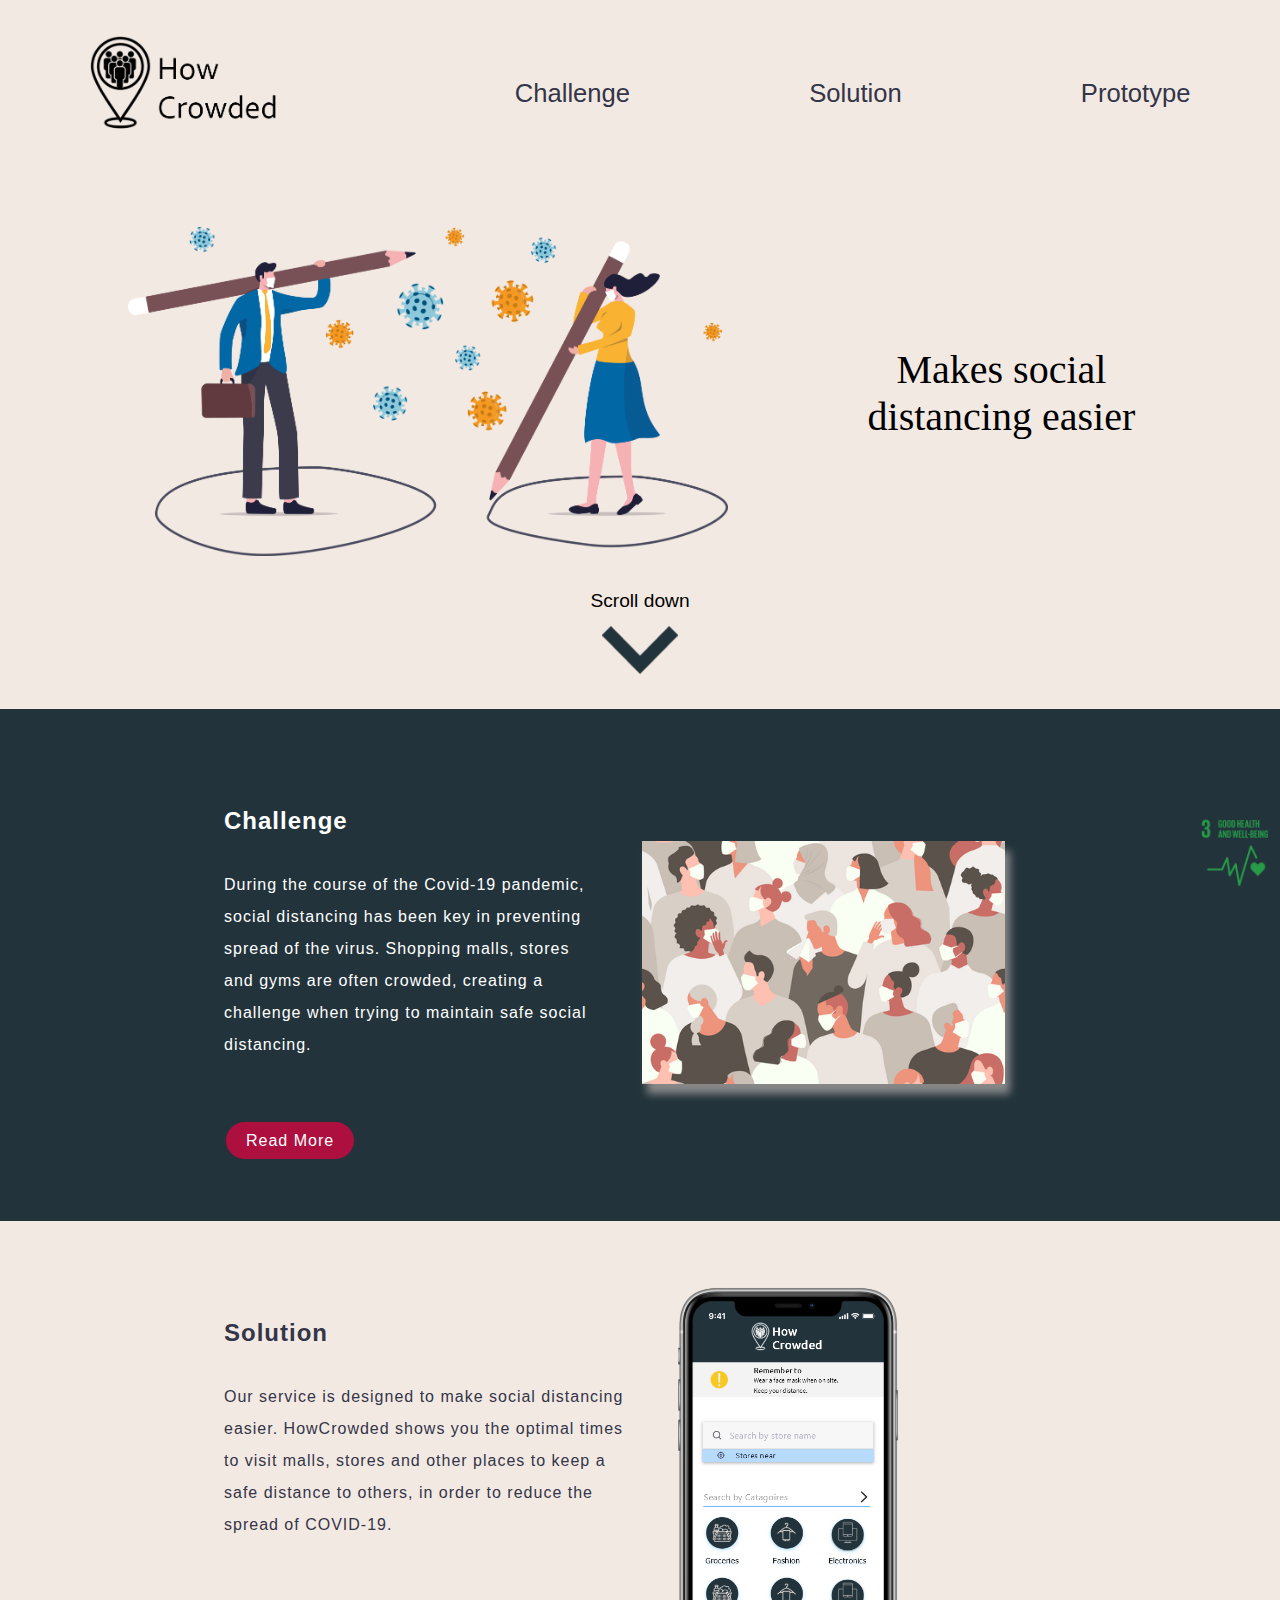
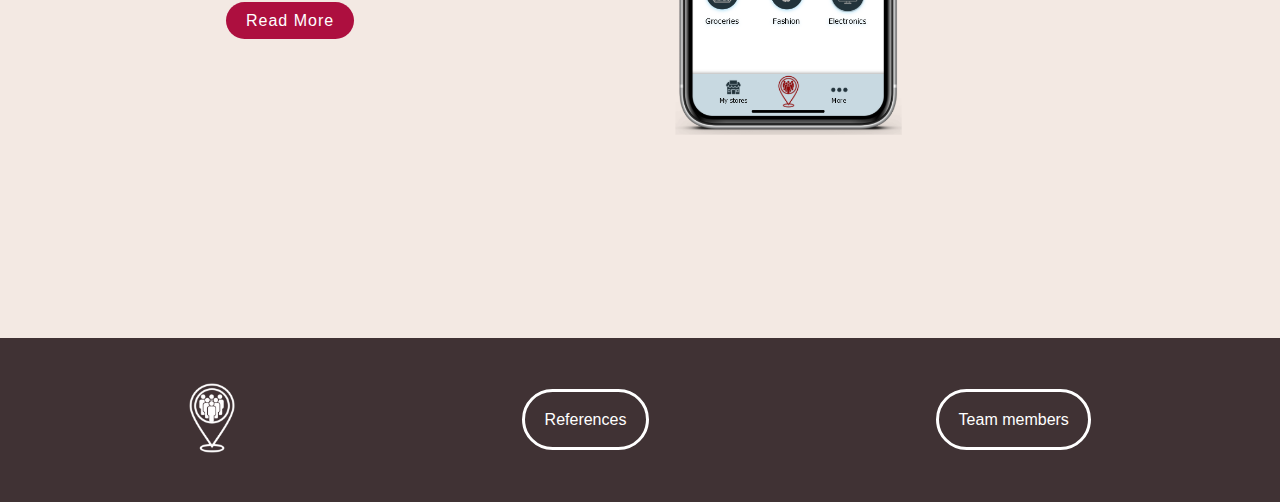
==== index.html @ e33059f4 "forslag til endring" ====
<!DOCTYPE html>
<html lang="en">
<head>
  <title>HowCrowded</title>
  <meta charset="UTF-8">
  <link rel="stylesheet" type="text/css" href="css/style.css">
  <script src="js/script.js" charset="utf-8"></script>
  <meta name="viewport" content="width=device-width, initial-scale=1.0">
</head>
<body>
  <div class="content">
    <nav id="navbar">
      <a href="index.html"><img src="images\logo.PNG" alt="Logo"></a>
      <a href="problem.html">Challenge</a>
      <a href="solution.html">Solution</a>
      <a href="prototype.html">Prototype</a>
    </nav>
    <nav id="mobile-nav">
      <a id="mob_logo" href="index.html">
        <img src="images\logo.PNG" alt="Logo">
      </a>
      <label>
      <div class="mobile-menu">
        <img src="images/menu.png" alt="show menu">
        <input id="menu_show" type="checkbox" name="" value="" hidden onchange="moveIntro()">
        <div class="mob-urls" hidden>
          <a href="problem.html">Challenge</a>
          <a href="solution.html">Solution</a>
          <a href="prototype.html">Prototype</a>
        </div>
      </div>
      </label>
    </nav>
    <div class="main">
      <a href="https://www.un.org/sustainabledevelopment/health/"><img id="sustainable-goal3" class="images" src="images/goal_3.png" alt="Sustainable Goal 3: Good health and well-being"></a>

      <div class="topflex-sol">
        <div class="topflex-solleft">
          <img src="images/forsidebilde.png" alt="Illustration of people keeping distance" width="600" heigth="auto">
        </div>
        <div class="topflex-solright">
          <p>Makes social distancing easier</p>
        </div>
      </div>

  <!--    <div class="intro">
        <img id="distancing" class="images" src="images/forsidebilde.png" alt="Illustration of social distancing">
       <div class="primary-heading">
          <h1>Makes social distancing easier</h1>
        </div>
      </div> !-->
      <div class="scroll-down"></img><a>Scroll down</a><a href="#section-challenge"><img id="arrow-down" src="images/arrow-down.png" alt="Scroll Down"></a>
      </div>

      <div id="section-challenge" class="section-challenge darkDiv">
        <div class="section-container">
          <div class="section-content"><br>
            <h2>Challenge</h2><br>
            <p>During the course of the Covid-19 pandemic, social distancing
              has been key in preventing spread of the virus.
              Shopping malls, stores and gyms are often crowded,
              creating a challenge when trying to maintain safe social distancing.</p>
              <br><br>
              <a href="problem.html" class="button">Read More</a>
            </div>
            <div class="section-image">
              <img id="crowd-image" src="images/crowd.png" alt="Crowd">
            </div>
          </div>
        </div>
        <div class="section-solution">
          <div class="section-container">
            <div class="section-content"><br>
              <h2>Solution</h2><br>
              <p>Our service is designed to make social distancing easier.
                HowCrowded shows you the optimal times to visit malls, stores
                and other places to keep a safe distance to others, in order to reduce the spread of COVID-19.</p>
                <br><br>
                <a href="solution.html" class="button">Read More</a>
              </div>
              <div class="section-image">
                <img id="app-image" src="images/prototype/Home_page.png" alt="The HowCrowded App">
              </div>
            </div>
          </div>
        </div>
      </div>
      <footer class="footer">
        <div class="logo">
          <a href="index.html"><img src="images/logowhite.png" alt="Logo" height="70" width="auto"></a>
        </div>
        <div class="footer-resources">
          <a href="resources.html">References</a>
        </div>
        <div class="footer-team">
          <a href="team.html">Team members</a>
        </div>
      </footer>
    </body>
    </html>
---- css/style.css ----
/*******Alle sider*********/
*{
  font-family: tahoma, sans-serif;
  margin: 0;
  padding: 0;
  box-sizing: border-box;
}

html, body{
  height: 100%;
}

body{
  background-color: #F3E9E3;
}

h1{
  text-align: center;
}

/*h2 {
  padding: 2vh 0;
}*/

.content{
  flex: 1 0 auto;
}

.darkDiv{
  background-color: #22333b;
    color: white
}

/*********Navbar menu ************/

#navbar a{
  color: #333548;
  text-decoration: none;
  font-size: 2vw;
  margin: 1vh 4vw;
  padding: 3vh 3vw;
  height: fit-content;
}

#navbar a:hover{
  text-decoration: underline;
}

#sources h1{
  font-size: 6vw;
  height: fit-content;
  margin: 2vw auto;
  text-align: center;
}

#navbar img{
  max-width: 100%;
}

#navbar{
  display: flex;
  flex-direction: row;
  color: #403234;
  /*background-image: linear-gradient( #F3E9E3 75%, #07beb840);*/
  align-items: center;
  margin-bottom: 1vh;
}

#mobile-nav{
  display: none;
}

/********Footer*******/

.footer {
  background-color: #403234;
  padding: 5vh;
  display: flex;
  flex-direction: row;
  align-items: center;
  margin-top: 15vh;
}

.footer div{
  margin: auto;
}
.footer-resources {
  text-align: center;
}
.footer-resources a{
  background-color: #403234;
  color: white;
  padding: 1.5vw;
  border: 3px solid white;
  border-radius: 2em;
  text-decoration: none;
}
.footer-team {
  text-align: center;
}
.footer-team a{
  background-color: #403234;
  color: white;
  padding: 1.5vw;
  border: 3px solid white;
  border-radius: 2em;
  text-decoration: none;
}
.logo {
  margin-left: 1em;
  align-items: center;
}
.footer a:hover {
  text-decoration: underline;
}
@media screen and (max-width: 340px){
  .footer{
    flex-direction: column;
  }
  .footer div{
    margin-bottom: 20px;
  }

}


/********Hoved div**********/

.images{
  max-width: 30vw;
  margin: 9vw;
}
/**********Hjem side********/

.section-solution {
  width: 100%;
  background-color: #F3E9E3;
}

.section-challenge {
  width: 100%;
}

.section-container {
  width: 75%;
  margin: auto;
  padding: 5vw;
  display: flex;
  flex-direction: row;
}

.button {
  background-color: #AD0F3F;
  border: none;
  color: white;
  padding: 10px 20px;
  text-align: center;
  text-decoration: none;
  font-size: 16px;
  margin: 4px 2px;
  cursor: pointer;
  border-radius: 50px;
}
.section-container a:hover{
  text-decoration: underline;
}

.section-content {
  flex: 60%;
  line-height: 2em;
  letter-spacing: 1px;
}

.section-image {
  margin: auto 4vw;
}

.section-challenge .section-content {
  color: white;
}

.section-solution .section-content {
  color: #333548;
}

.primary-heading {
  width: 35vw;
  margin: auto;
  margin-top: -2vw;
  margin-right: 3vw;
  padding: 7vw;
  border-radius: 2em;
  font-size: 4vh;
  font-size:calc(12px + 1.3vw);
  color: #333548;
}

.intro{
  display: flex;
  flex-direction: row;
  margin-bottom: -6vw;
}

.scroll-down {
  text-align: center;
  font-size: 1.2em;
  margin-bottom: 1.6vw;
}

#arrow-down {
  display: flex;
  margin: auto;
  height: 4em;
}

#arrow-down:hover {
  opacity: 80%;
}

#crowd-image {
  height: 19vw;
  box-shadow: 5px 10px 8px #888888;
}

#app-image {
  max-height: 50vh;
  margin-right: 8vw;
  /*box-shadow: 5px 10px 8px #888888;*/
}

#distancing{
  height: 30vw;
  max-width: 50vw;
  width: 900px;
  margin-top: 2vw;
}

#sustainable-goal3{
  position: fixed;
  width: 5.5em;
  margin: 0;
  bottom: 0;
  right: 0;
}
/**********Resources side********/

#resource{
  color: white;
}

#resources{
  margin: 1vh auto;
}

#sources{
  background-color: #22333b;
  border-radius: 2em;
  text-align: left;
  width: 70%;
  margin: auto;
  padding: 4vw;
}

#sources a:hover {
  font-weight: bold;
}
#sources *{
  margin: 1vh;
  color: inherit;
}

#cssChange{
  width: 5vw;
  height: 6vh;
}

/********** team side *********/

ul firkant{
  display: block;
  list-style-type: square;
}

/*Problem and solution*/
.problem-text, .solution-text {
  margin-left: 10%;
  margin-right: 10%;
  line-height: 2em;
  letter-spacing: 1px;
}

.twoColumns{
  display: flex;
  flex-direction: row;
}

/*PROBLEM-PAGE*/
.problem-text h2{
  margin-top: 40px;
  margin-bottom: 20px;
}
.flex-challenge {
  display: flex;
  flex-direction: row;
  align-items: center;
}
.flex-challenge-left{
  flex: 60%;
  margin-left: 5%;
}
.flex-challenge-right{
  flex: 40%;
  margin-right: 10%;
}
.flex-challenge-right img{
  max-width: 100%;
}
.flex-leftpro img{
  max-width: 100%;
}

.twoColumns {
  display: flex;
  flex-direction: row;
  align-items: center;
}
.twoColumns-left{
  flex: 70%;
  margin-right: 20px;
}
.twoColumns-right{
  flex: 30%;
}
.twoColumns-left img{
  max-width: 100%;
}

.center {
  display: block;
  width: 80%;
  margin-left: auto;
  margin-right: auto;
  padding: 20px 0px 20px 0px;
}
.flex-pro {
  display: flex;
  flex-direction: row;
  align-items: center;
}
.flex-leftpro {
  flex: 40%;
  padding: 30px 0px 30px 0px;
  margin-top: 20px;
  margin-left: 10%;

}
.flex-rightpro {
  flex: 60%;
  margin-bottom: 30px;
  margin-top: 30px;
}
.flex-rightpro p {
  color: white;
}
.flex-rightpro h2 {
  color: white;
}
.problem-text a:link {
  color: #22333b;
  text-decoration: none;
}
.problem-text a:visited {
  color: #22333b;
  text-decoration: none;
}
.problem-text a:hover{
  text-decoration: underline;
}
/*SOLUTION-PAGE*/
.solution-text-white{
  color: white;
  font-family: tahoma, sans-serif;
  line-height: 2em;
  letter-spacing: 1px;
}
.solution-heading{
  color: white;
  font-family: tahoma, sans-serif;
  font-size: 20px;
  line-height: 2em;
  letter-spacing: 1px;
}
.solution-text h2{
  margin-bottom: 20px;
}

.flex-so {
  display: flex;
  flex-direction: row;
  margin-left: 10%;
  margin-right: 10%;
  margin-bottom: 20px;
}
.flex-leftso {
  margin-right: 10px;
  flex: 50%;
  padding: 20px;
  text-align: center;
  border-radius: 2em;
}

.flex-rightso {
  margin-left: 10px;
  flex: 50%;
  padding: 20px;
  text-align: center;
  border-radius: 2em;
}

ul {
  list-style-type: square;
  padding-left: 40px;
}

.topflex-sol{
  display: flex;
  flex-direction: row;
  align-items: center;
}
.topflex-solleft{
  flex: 70%;
  margin-left: 10%;
  margin-top: 30px;
  margin-bottom: 30px;
  margin-right: 20px;
}
.topflex-solright p{
  font-family: georgia, serif;
  font-size: 40px;
  text-align: center;
}
.topflex-solright{
  flex: 30%;
  margin-right: 10%;
  margin-top: 30px;
  margin-bottom: 30px;
}
.topflex-solleft img {
  max-width: 100%;
}


@media screen and (max-width: 800px){
  #sustainable-goal3{
    display: none;
  }
  /***Footer***/
  .footer{
    padding: 3vh 0.5vh;
  }
  /*Hjemside*/
  .section-container {
    flex-direction: column;
  }
  .intro {
    flex-direction: column;
    margin-bottom: 0.5vw;
  }
  .primary-heading {
    margin: auto;
  }
  #distancing {
    margin: auto;
  }
  #crowd-image {
    margin-bottom: 10px;
  }
  #app-image {
    width: 20vw;
    margin-top: 50px;
    margin-bottom: 10px;
  }
  .section-image {
    margin: 0;
  }
  /*PROBLEM-PAGE*/

  .twoColumns {
    flex-direction: column;
  }
  .twoColumns-left img {
    margin-top: 40px;
  }

  .flex-pro {
    flex-direction: column;
  }
  .flex-leftpro {
    display: block;
    margin-left: 10%;
    margin-right: 10%;
    margin-top: 30px;
  }
  .flex-rightpro {

    margin-left: 0;
    margin-bottom: 30px;
  }
/*Solution-page*/
  .flex-so {
    flex-direction: column;
    margin: 0;
  }
  .flex-leftso {
    margin-left: 10%;
    margin-right: 10%;
    margin-bottom: 10px;
  }
  .flex-rightso {
    margin-left: 10%;
    margin-right: 10%;
    margin-top: 10px;
    margin-bottom: 10px;
  }
  .topflex-sol{
    flex-direction: column;
  }
  .topflex-solleft img{
    max-width: 100%;
  }

  /****Hoved****/

}

@media screen and (max-width: 760px){ /**Alt under iPad****/
  /***Navbar***/
  #navbar{
    display: none;
  }

  #mobile-nav{
    display: flex;
    flex-direction: row;
  }

  #mob_logo{
    border: none !important;
    width: 100% !important;
    font-size: 2em;
    margin: 1vh 1em;
  }

  #mobile-nav a{
    border: solid 1px gainsboro;
    width: 100vw;
    font-size: 2em;
    text-align: center;
  }

  #mobile-nav img{
    width: inherit;
  }

  .mobile-menu{
    width: 15vw;
    margin: 4vh 3.5vw;
    display: flex;
    flex-direction: column;
  }

  #menu_show:checked ~ .mob-urls{
    display: flex;
    flex-direction: column;
    position: absolute;
    left: 0;
    top: 16vh;
    background-color: #22333b;
  }

  #menu_show:checked ~ .mobile-menu{
    background-color: white;
  }

  .mob-urls a{
    text-decoration: none;
    color: white;
  }
}

@media screen and (max-width: 1024px){
  .flex-challenge{
    flex-direction: column;
  }
  .flex-challenge-right{
    margin-left: 10%;
    margin-right: 10%;
    margin-bottom: 30px;
  }
}

@media screen and (max-width: 800px){
/**Navbar***/
  #navbar a{
    padding: 0;
    font-size: 1.5em;
  }

  /*Hjemside*/
  .section-container {
    flex-direction: column;
  }
  .intro {
    flex-direction: column;
    margin-bottom: 0.5vw;
  }
  .primary-heading {
    width: auto;
  }
  #distancing {
    margin: auto;
    min-width: 70vw;
    height: auto;
  }
  #crowd-image {
    height: 20vh;
    margin-top: 6vh;
  }
  #app-image {
    width: 60%;
    margin: 5vh auto;
    max-height: none;
  }
  .section-image {
    text-align: center;
    margin: 0;
  }
  /*PROBLEM-PAGE*/

  .flex-challenge{
    flex-direction: column;
  }
  .flex-challenge-right{
    margin-left: 10%;
    margin-right: 10%;
    margin-bottom: 30px;
  }
  .flex-challenge-right img{
    max-width: 100%;
  }
  .flex-leftpro img{
    max-width: 100%;
  }
  .center img{
    max-width: 100%;
  }
  /*.text-wrap-left, .text-wrap-right{
    float: none;
    display: block;
    margin-left: auto;
    margin-right: auto;
    margin-top: 30px;
    margin-bottom: 30px;
    margin: 10 0 10 0;
  }*/
  .flex-pro {
    flex-direction: column;
  }
  .flex-leftpro {
    display: block;
    margin-left: 10%;
    margin-right: 10%;
    margin-top: 30px;
  }
  .flex-rightpro {

    margin-left: 0;
    margin-bottom: 30px;
  }
  /*Solution-page*/
  .flex-so {
    flex-direction: column;
    margin: 0;
  }
  .flex-leftso {
    margin-left: 10%;
    margin-right: 10%;
    margin-bottom: 10px;
  }
  .flex-rightso {
    margin-left: 10%;
    margin-right: 10%;
    margin-top: 10px;
    margin-bottom: 10px;
  }
  .topflex-sol{
    flex-direction: column;
  }
  .topflex-solleft img{
    max-width: 100%;
  }
}

/*****PROTYPE-PAGE*******/

main{
  align-items: center;
  text-align: center;
  width: 100%;
  height: auto;
  background: #f3e9e3;
}
.divices{
  width: 100%;
  max-height: auto;
}
.divices_img{
  height: auto;
  width: 100%;
  padding-top: 2em;
  padding-bottom: 1em;
}
.divices_img img{
  height: auto;
  max-width: 50vw;
}
.divices_txt{
  padding: 0em 6em;
  font-weight: 200;
  font-size: 28px;
  line-height: 1.5em;
}
.prototype{
  height: 32em;
  width: 100%;
  padding: 0.5em;
}
.app_txt h1{
  font-size: 30px;
  margin-top: 15%;
}
.app_txt p{
  text-align: left;
  margin: 4% 10% 0% 10%;
  line-height: 2em;
  letter-spacing: 1px;
}
.wrapper_left{
  float: left;
  width: 50%;
  height: 100%;
}
.wrapper_right{
  float: right;
  width: 50%;
  height: 100%;
}
.app_img{
  height: 100%;
}
.app_img img{
  height: 28em;
  width: auto;
}
.app_img .tablet_img{
  margin-top: 3em;
  height: 20em;
  width: auto;
}


/*******Resoinsive-Prototype-Page**********/
@media screen and (max-width: 800px){
  .divices_img img{
    height: auto;
    max-width: 100%;
  }
  .divices_txt{
    padding: 0em 2em;
    font-weight: 100;
    font-size: 20px;
    line-height: 1.2em;
  }
  .prototype{
    height: auto;
  }
  .app_txt{
    width: 100%;
    height: 100%;
  }
  .app_txt h1{
    font-size: 25px;
    margin-top: 5%;
  }
  .app_txt p{
    text-align: left;
    margin-top: 1%;
    margin-left:  1%;
    margin-right: 1%;
  }
  .wrapper_left{
    float: none;
    height: 50%;
    padding: 1em;
  }
  .wrapper_right{
    float: none;
    height: 50%;
    padding: 1em;
  }
  .app_img{
    height: 100%;
    width: 100%;
  }
  .app_img img{
    height: 22em;
    width: auto;
  }
  .app_img .tablet_img{
    margin-top: 1em;
    height: 100%;
    width: 100%;
  }
}
@media screen and (min-width: 425px)and (max-width: 800px){
    .app_img .tablet_img{
        margin-top: 0.1em;
        height: 20em;
        width: auto;
    }
}
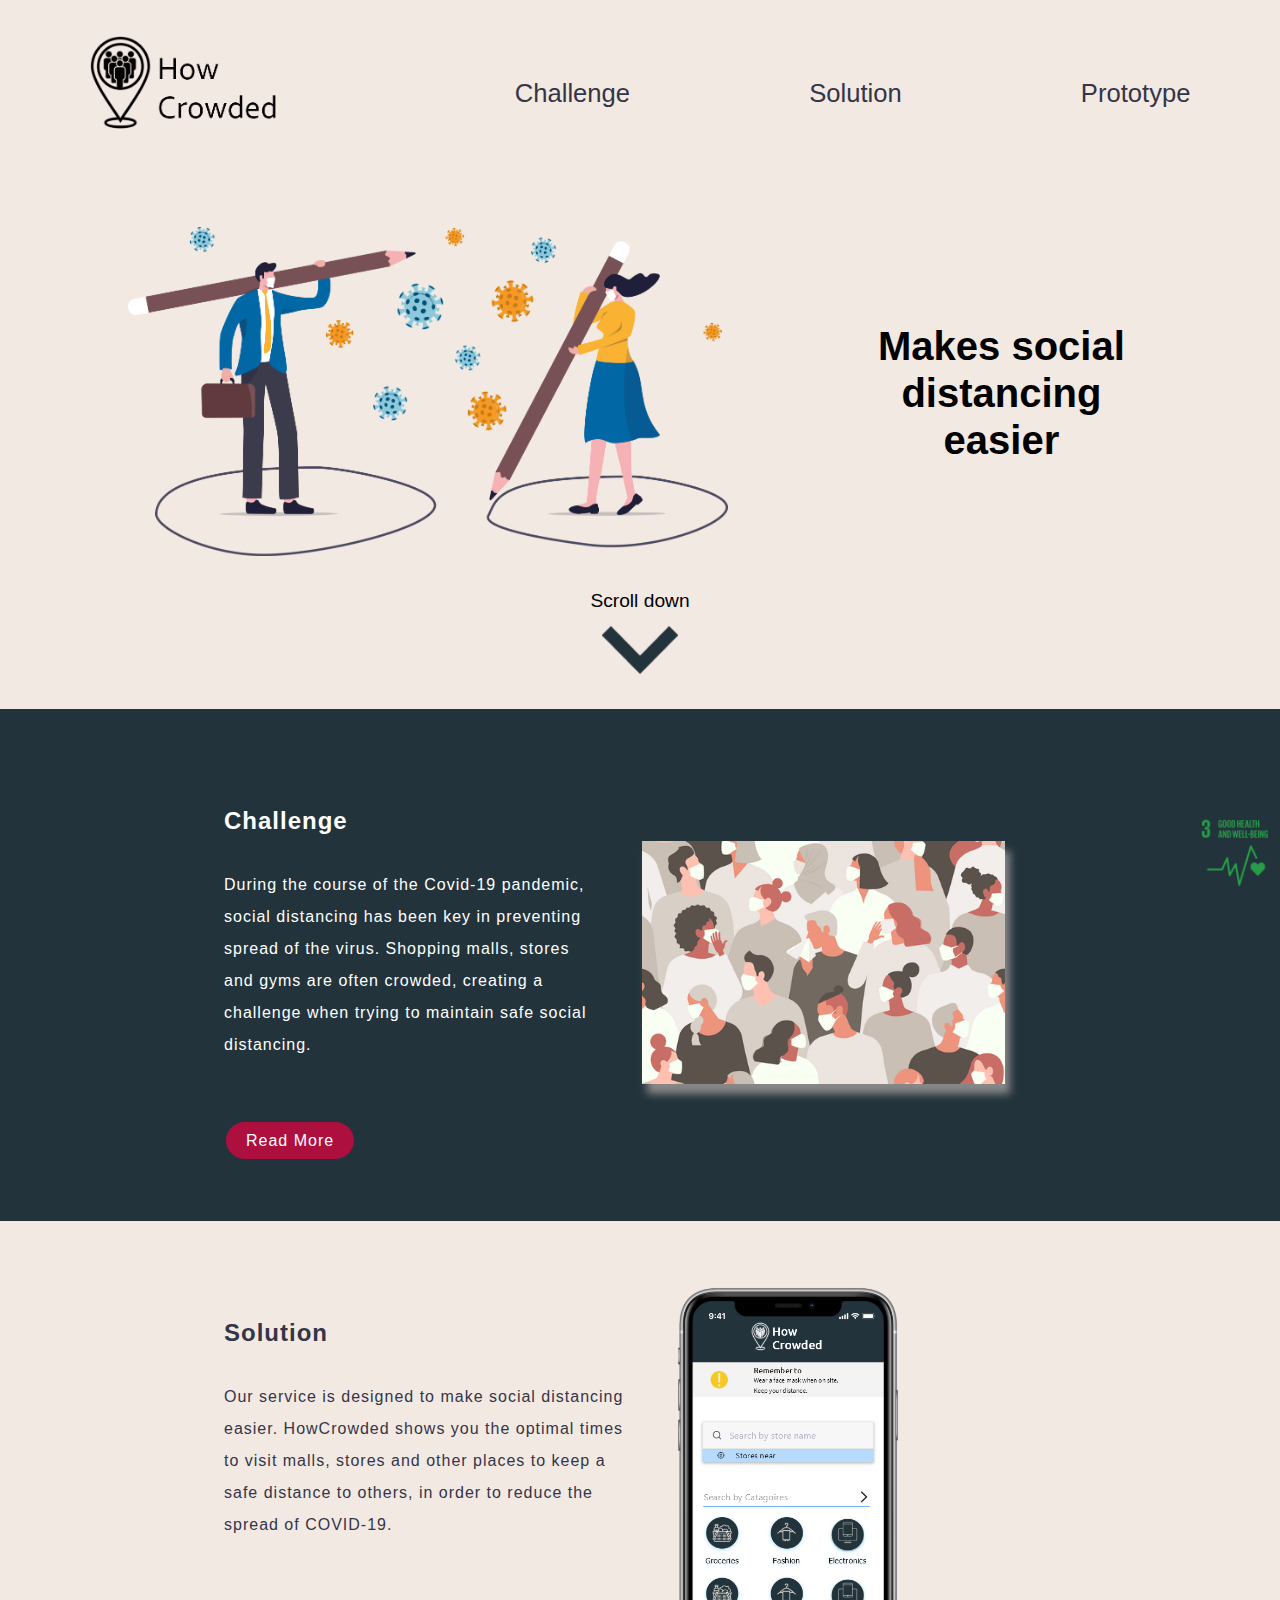
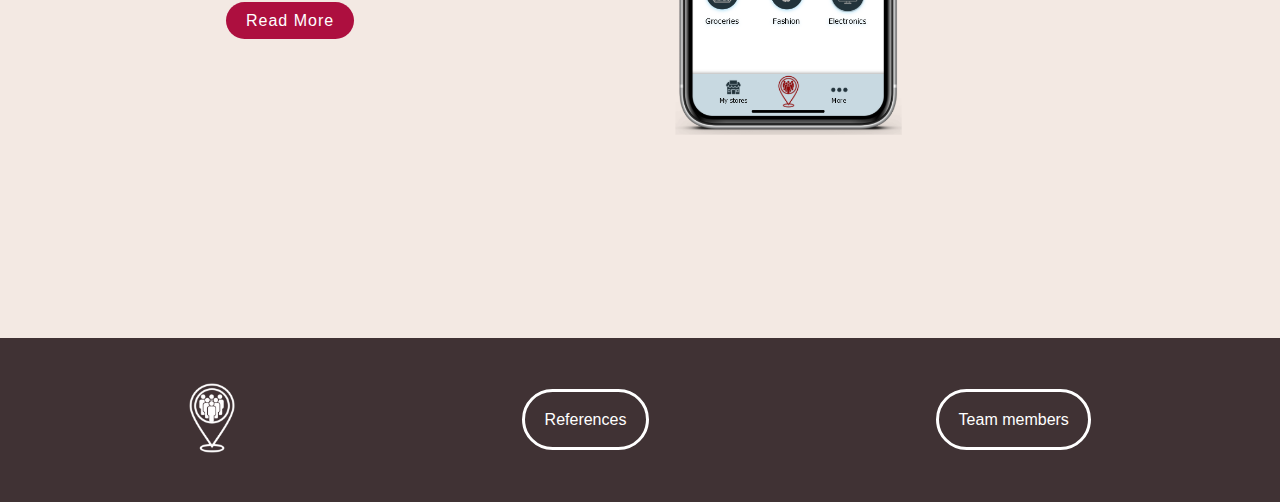
==== commit af21e568: "endring" ====
--- a/index.html
+++ b/index.html
@@ -36,10 +36,10 @@
 
       <div class="topflex-sol">
         <div class="topflex-solleft">
-          <img src="images/forsidebilde.png" alt="Illustration of people keeping distance" width="600" heigth="auto">
+          <img src="images/forsidebilde.png" alt="Illustration of social distancing" width="600" heigth="auto">
         </div>
         <div class="topflex-solright">
-          <p>Makes social distancing easier</p>
+          <p><b>Makes social <br> distancing easier</b></p>
         </div>
       </div>
 
--- a/css/style.css
+++ b/css/style.css
@@ -770,7 +770,7 @@
 
 
 /*******Resoinsive-Prototype-Page**********/
-@media screen and (max-width: 800px){
+@media screen and (max-width: 1000px){
   .divices_img img{
     height: auto;
     max-width: 100%;
@@ -822,7 +822,7 @@
     width: 100%;
   }
 }
-@media screen and (min-width: 425px)and (max-width: 800px){
+@media screen and (min-width: 425px)and (max-width: 1000px){
     .app_img .tablet_img{
         margin-top: 0.1em;
         height: 20em;
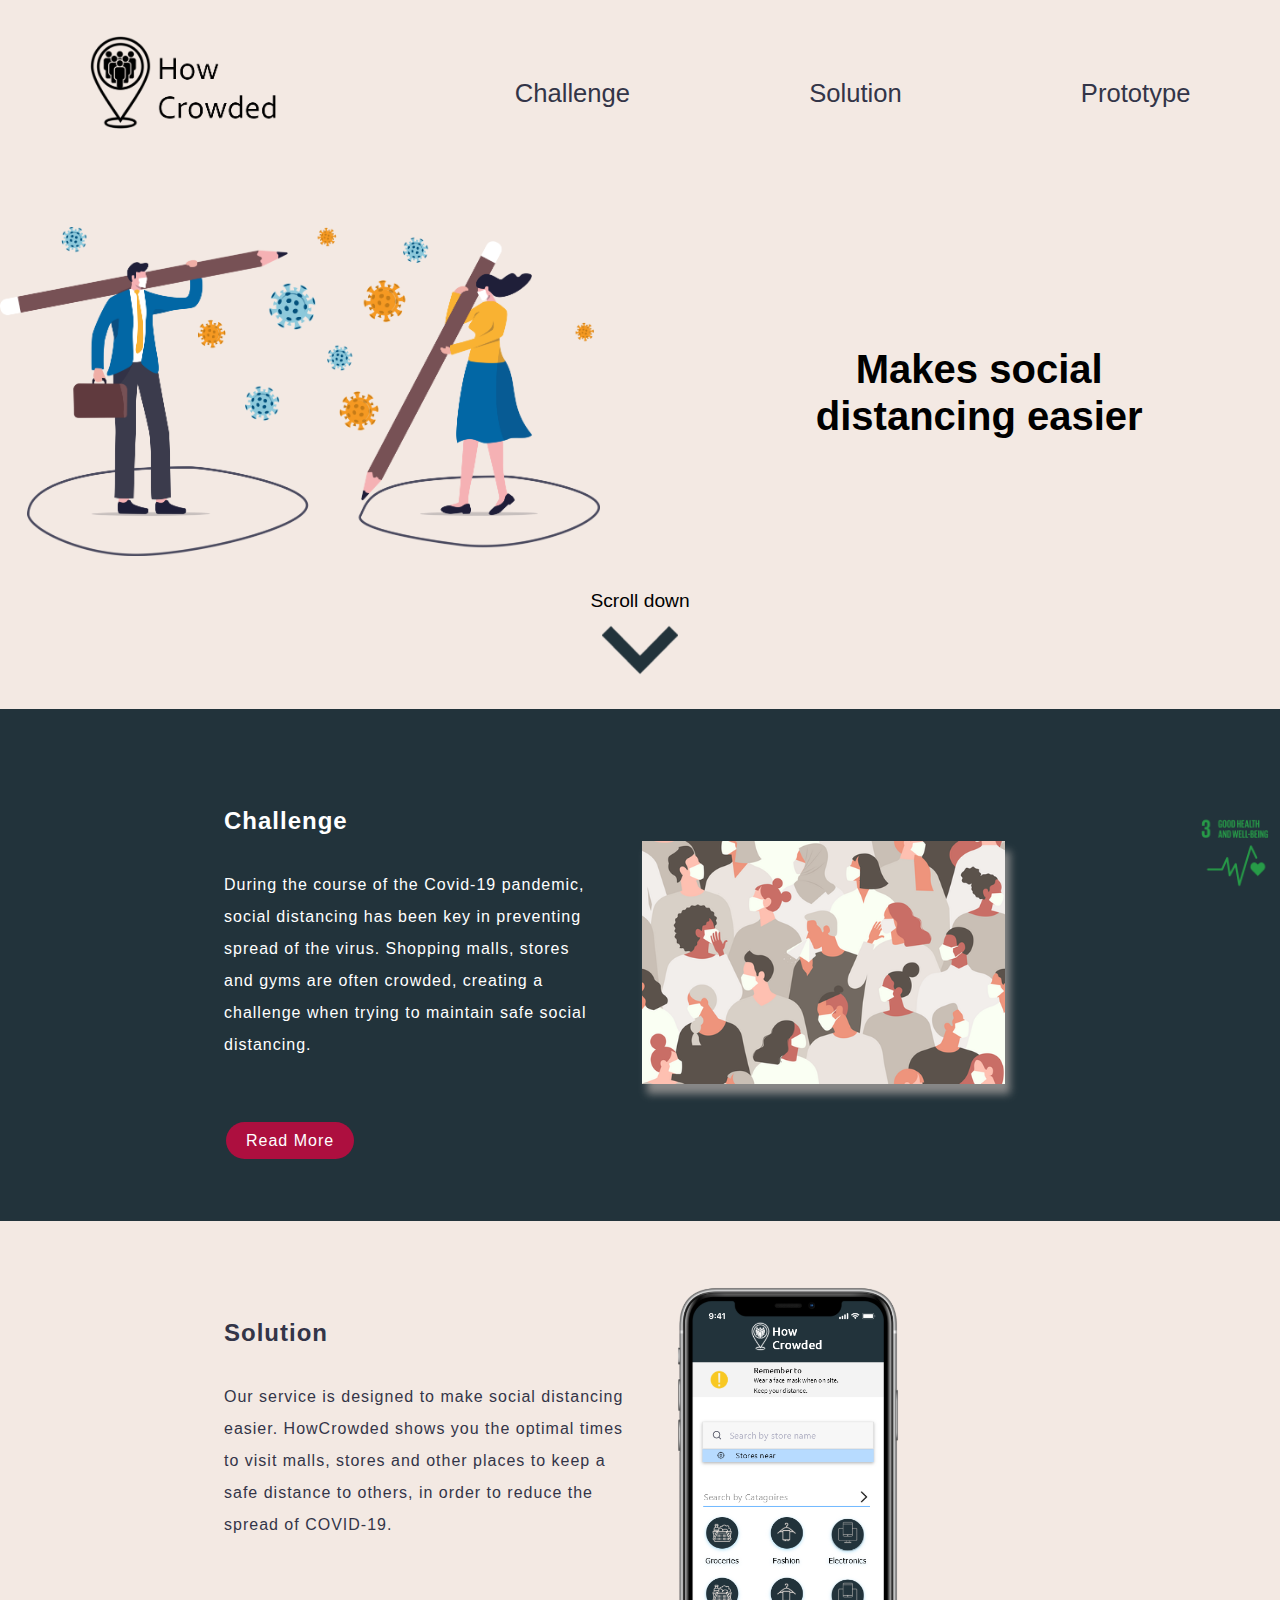
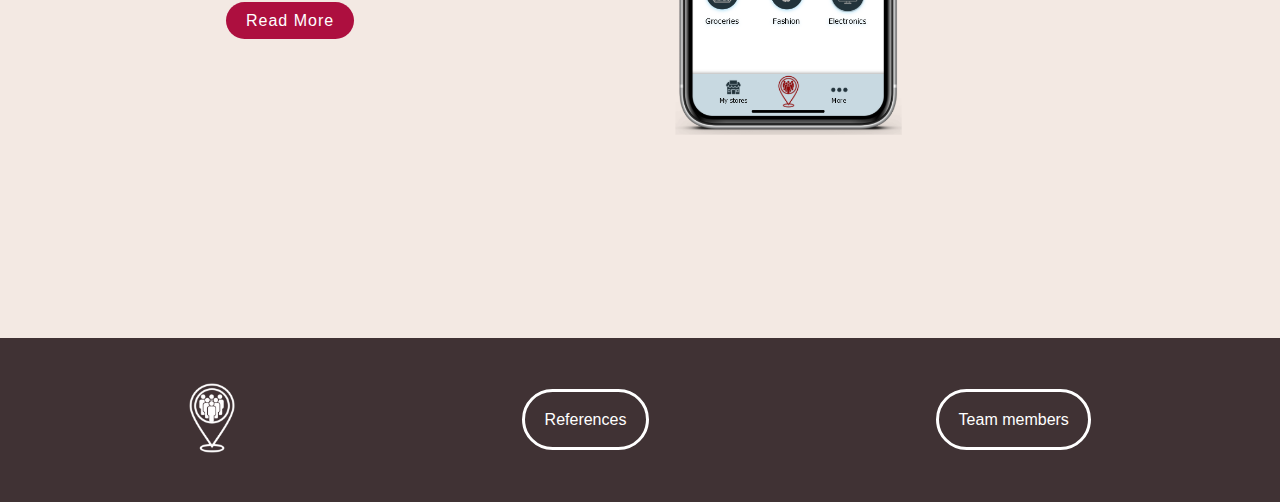
==== commit 072479be: "endring" ====
--- a/index.html
+++ b/index.html
@@ -35,7 +35,7 @@
       <a href="https://www.un.org/sustainabledevelopment/health/"><img id="sustainable-goal3" class="images" src="images/goal_3.png" alt="Sustainable Goal 3: Good health and well-being"></a>
 
       <div class="topflex-sol">
-        <div class="topflex-solleft">
+        <div class="topflex-solleft2">
           <img src="images/forsidebilde.png" alt="Illustration of social distancing" width="600" heigth="auto">
         </div>
         <div class="topflex-solright">
--- a/css/style.css
+++ b/css/style.css
@@ -434,6 +434,13 @@
   margin-bottom: 30px;
   margin-right: 20px;
 }
+.topflex-solleft2{
+  flex: 70%;
+  margin-top: 30px;
+  margin-bottom: 30px;
+  margin-right: auto;
+  margin-left: auto;
+}
 .topflex-solright p{
   font-family: georgia, serif;
   font-size: 40px;
@@ -528,7 +535,10 @@
   .topflex-solleft img{
     max-width: 100%;
   }
-
+  .topflex-solleft2 img{
+    max-width: 100%;
+    margin-left: auto;
+    margin-right: auto;
   /****Hoved****/
 
 }
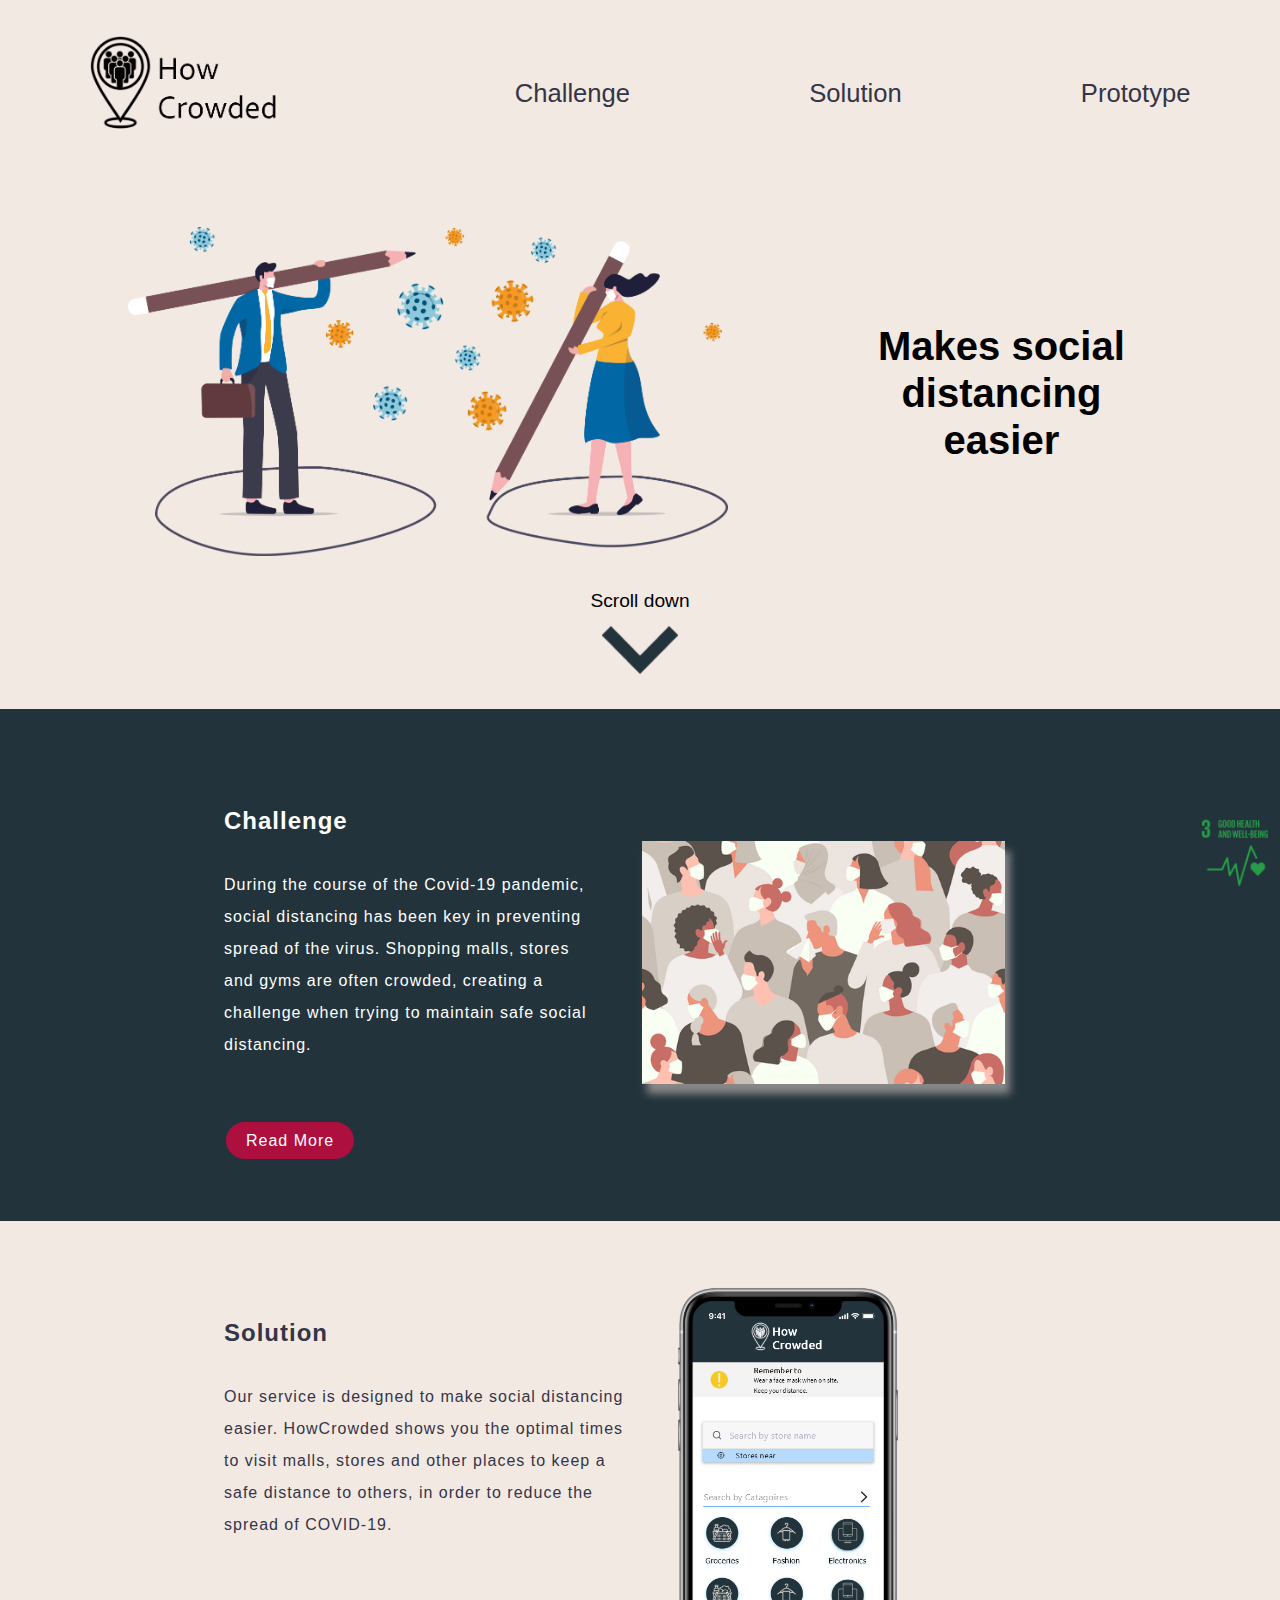
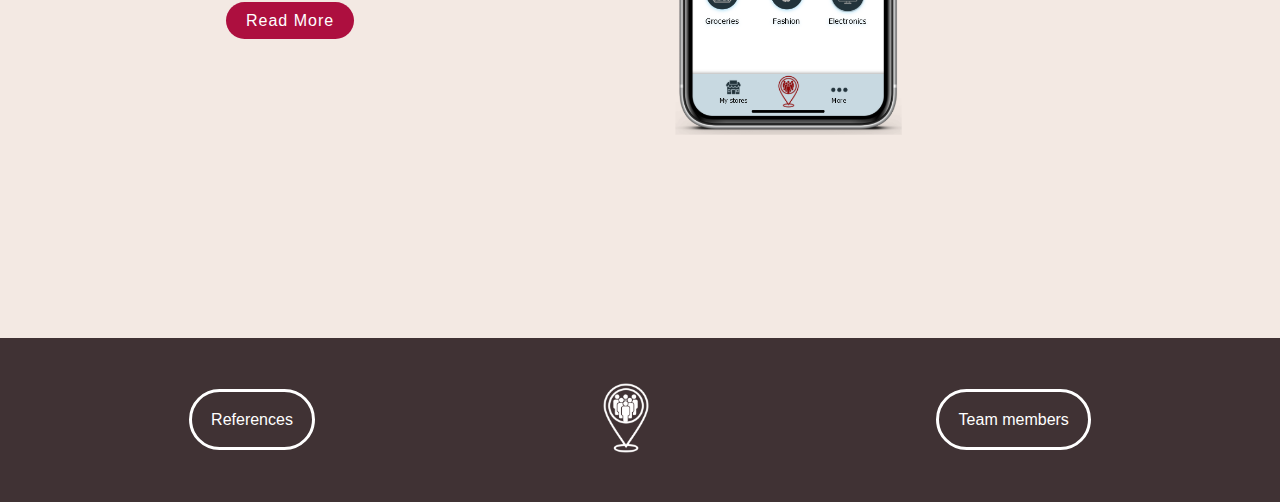
==== commit a4c4d869: "." ====
--- a/index.html
+++ b/index.html
@@ -35,7 +35,7 @@
       <a href="https://www.un.org/sustainabledevelopment/health/"><img id="sustainable-goal3" class="images" src="images/goal_3.png" alt="Sustainable Goal 3: Good health and well-being"></a>
 
       <div class="topflex-sol">
-        <div class="topflex-solleft2">
+        <div class="topflex-solleft">
           <img src="images/forsidebilde.png" alt="Illustration of social distancing" width="600" heigth="auto">
         </div>
         <div class="topflex-solright">
@@ -86,11 +86,11 @@
         </div>
       </div>
       <footer class="footer">
+        <div class="footer-resources">
+          <a href="resources.html">References</a>
+        </div>
         <div class="logo">
           <a href="index.html"><img src="images/logowhite.png" alt="Logo" height="70" width="auto"></a>
-        </div>
-        <div class="footer-resources">
-          <a href="resources.html">References</a>
         </div>
         <div class="footer-team">
           <a href="team.html">Team members</a>
--- a/css/style.css
+++ b/css/style.css
@@ -8,6 +8,7 @@
 
 html, body{
   height: 100%;
+  scroll-behavior: smooth;
 }
 
 body{
@@ -434,13 +435,6 @@
   margin-bottom: 30px;
   margin-right: 20px;
 }
-.topflex-solleft2{
-  flex: 70%;
-  margin-top: 30px;
-  margin-bottom: 30px;
-  margin-right: auto;
-  margin-left: auto;
-}
 .topflex-solright p{
   font-family: georgia, serif;
   font-size: 40px;
@@ -535,10 +529,7 @@
   .topflex-solleft img{
     max-width: 100%;
   }
-  .topflex-solleft2 img{
-    max-width: 100%;
-    margin-left: auto;
-    margin-right: auto;
+
   /****Hoved****/
 
 }
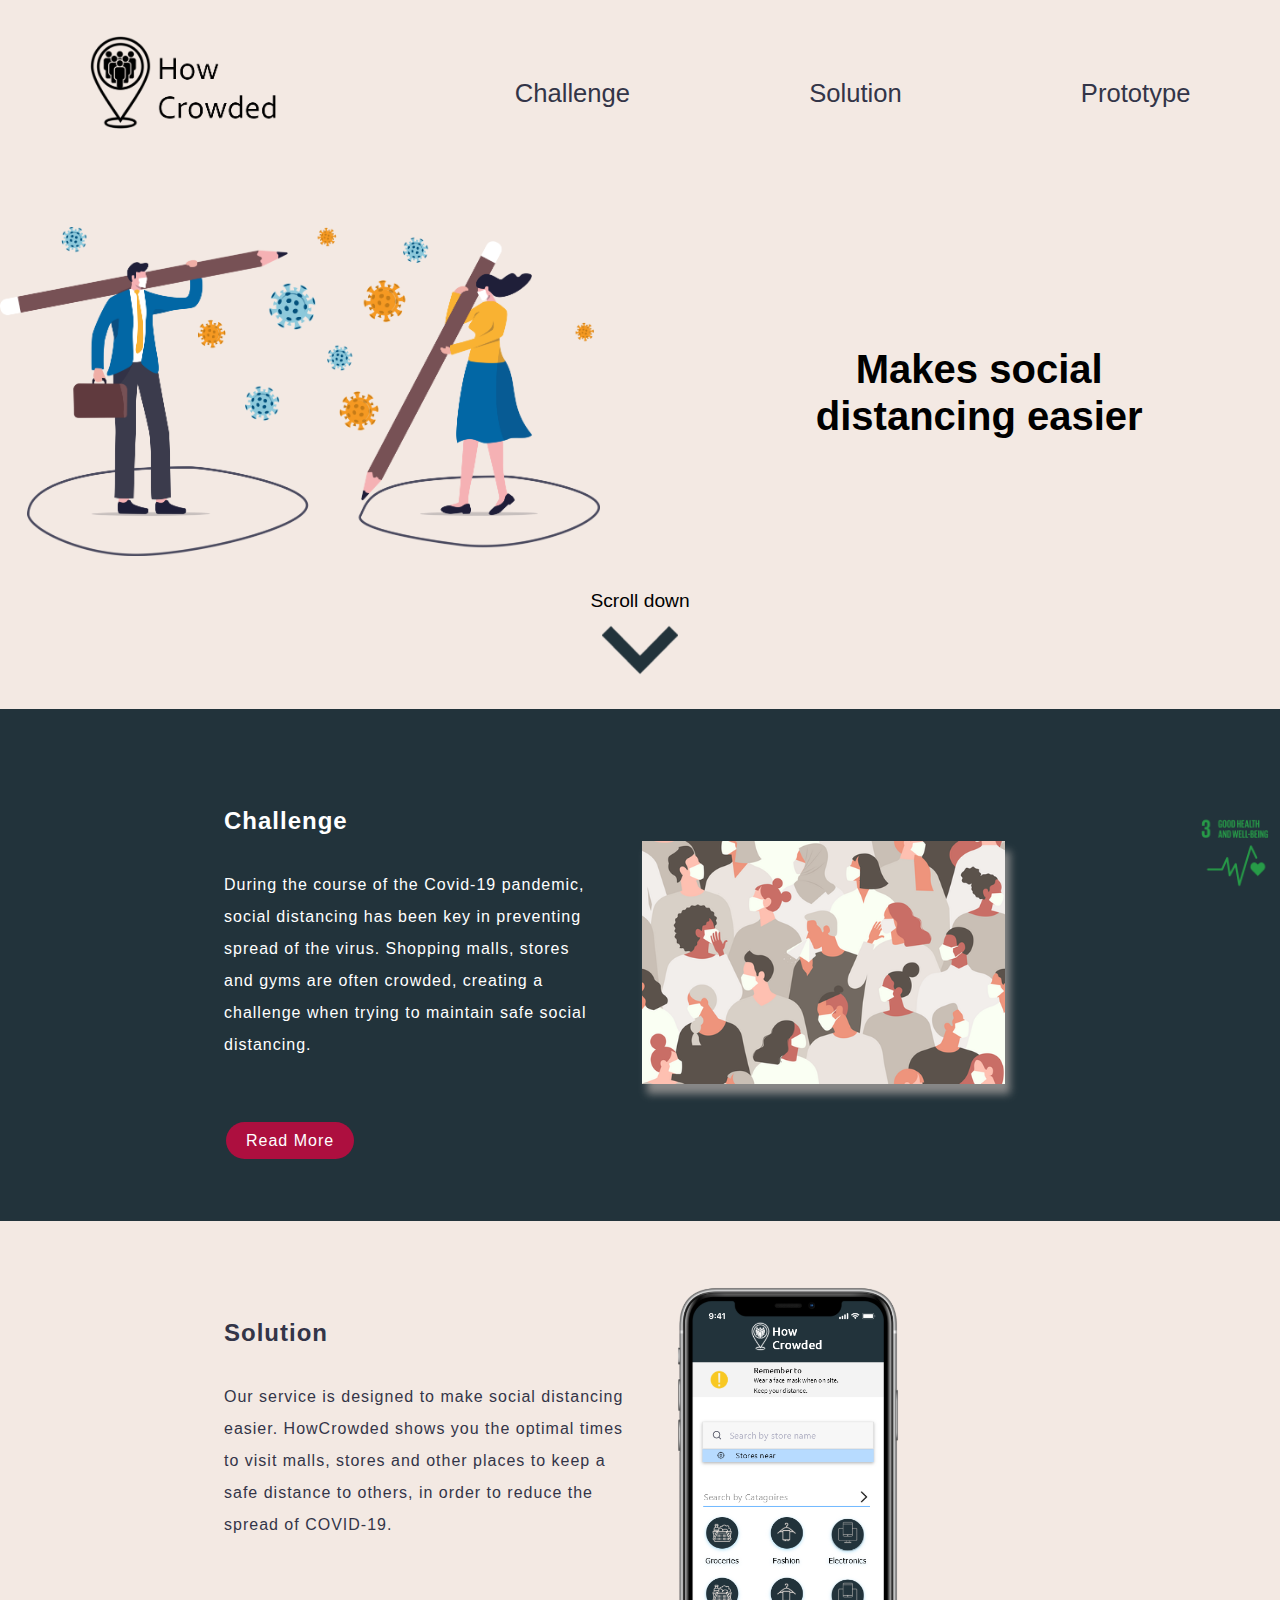
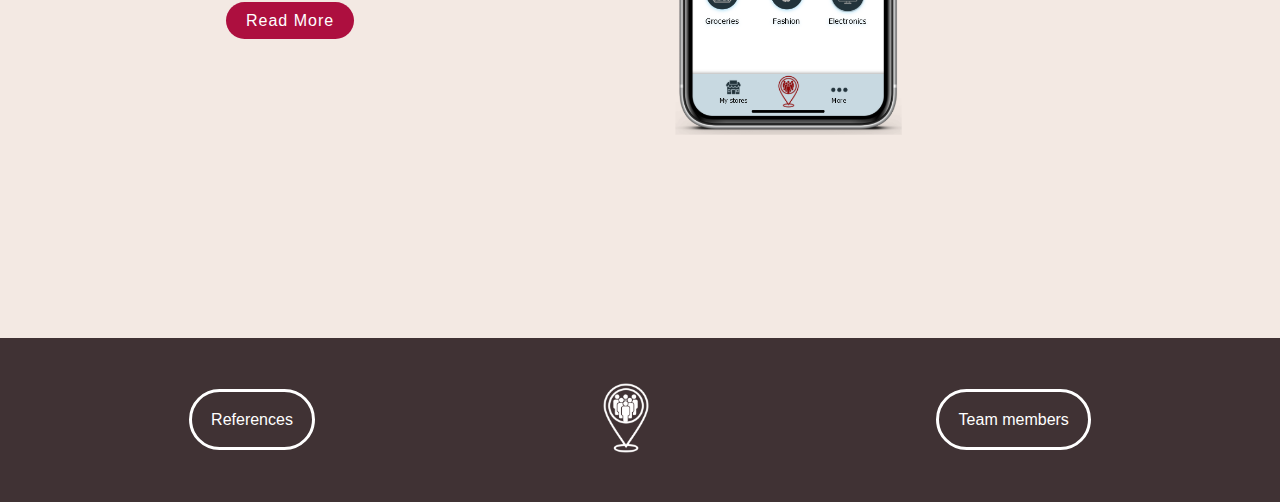
==== commit 541df5e7: "Merge branch 'main' of https://github.com/olebaba/final_project_h20 into main" ====
--- a/index.html
+++ b/index.html
@@ -35,7 +35,7 @@
       <a href="https://www.un.org/sustainabledevelopment/health/"><img id="sustainable-goal3" class="images" src="images/goal_3.png" alt="Sustainable Goal 3: Good health and well-being"></a>
 
       <div class="topflex-sol">
-        <div class="topflex-solleft">
+        <div class="topflex-solleft2">
           <img src="images/forsidebilde.png" alt="Illustration of social distancing" width="600" heigth="auto">
         </div>
         <div class="topflex-solright">
--- a/css/style.css
+++ b/css/style.css
@@ -435,6 +435,13 @@
   margin-bottom: 30px;
   margin-right: 20px;
 }
+.topflex-solleft2{
+  flex: 70%;
+  margin-top: 30px;
+  margin-bottom: 30px;
+  margin-right: auto;
+  margin-left: auto;
+}
 .topflex-solright p{
   font-family: georgia, serif;
   font-size: 40px;
@@ -529,7 +536,10 @@
   .topflex-solleft img{
     max-width: 100%;
   }
-
+  .topflex-solleft2 img{
+    max-width: 100%;
+    margin-left: auto;
+    margin-right: auto;
   /****Hoved****/
 
 }
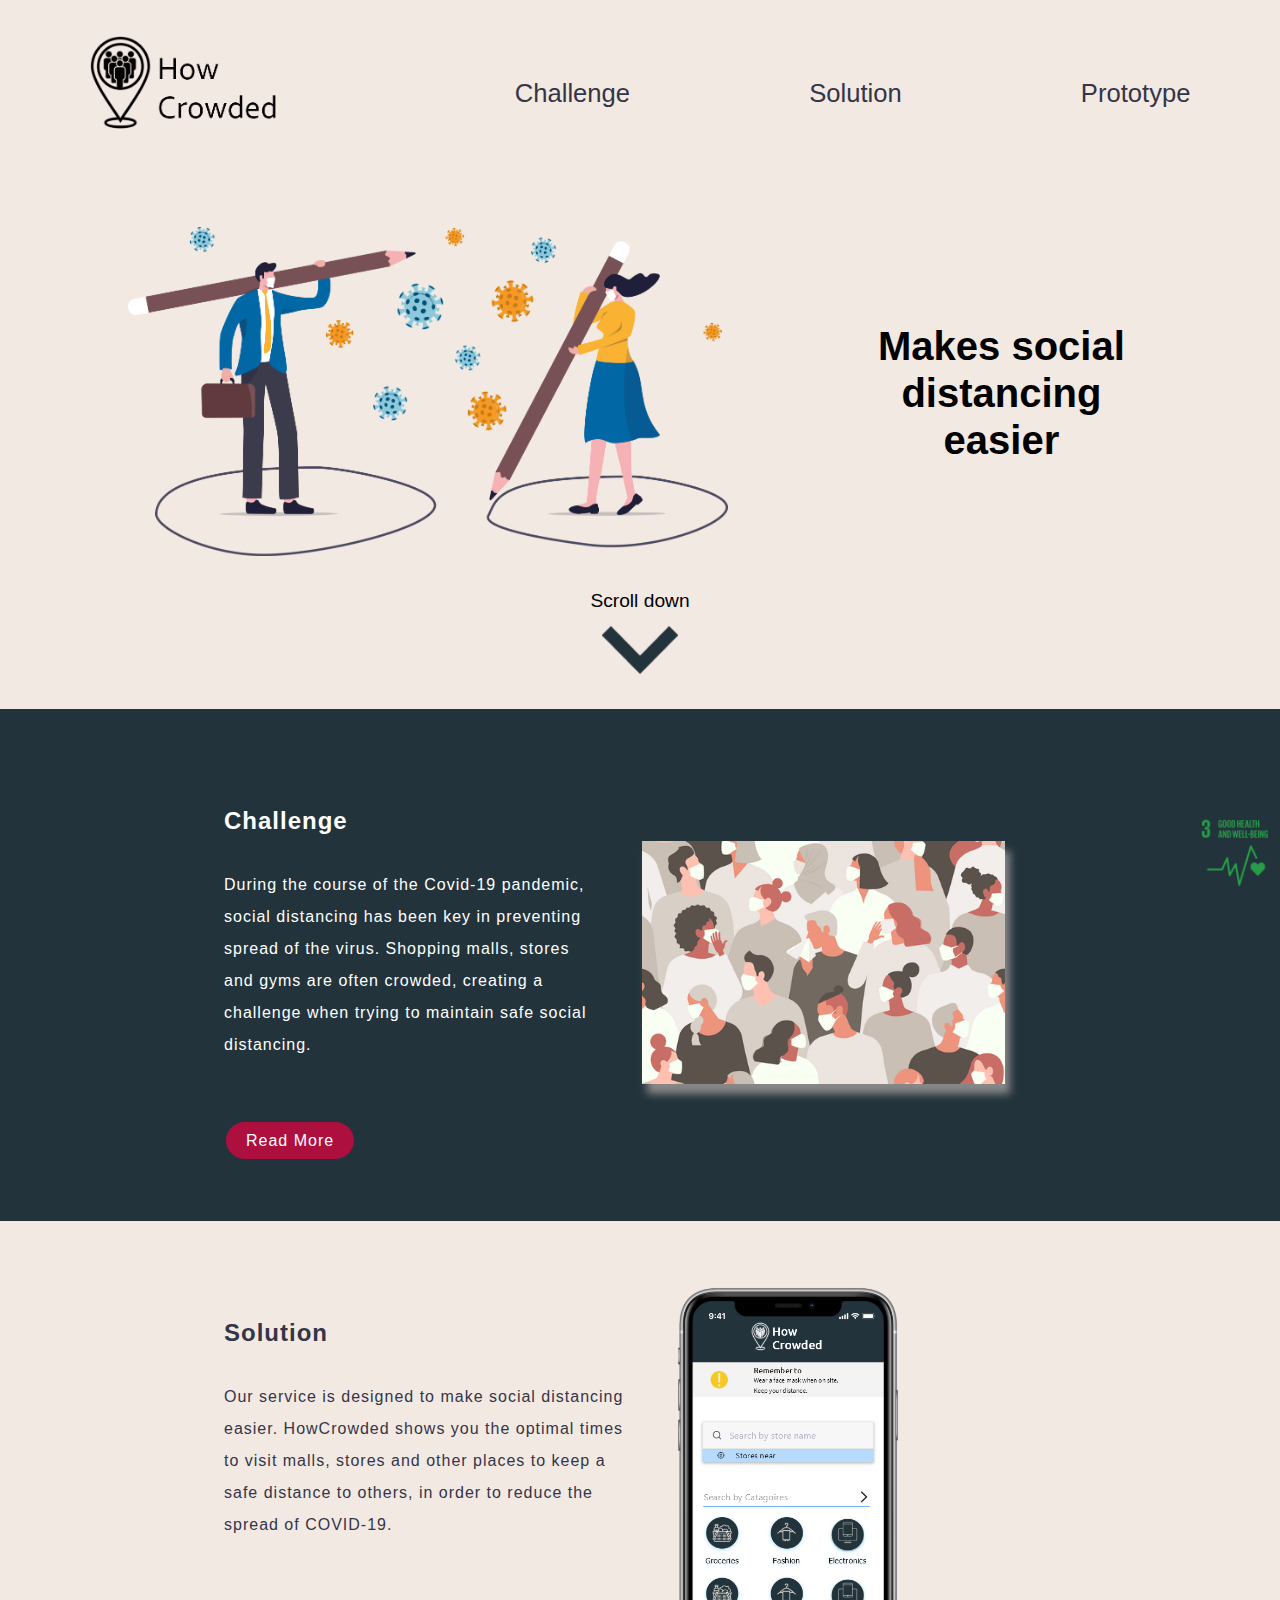
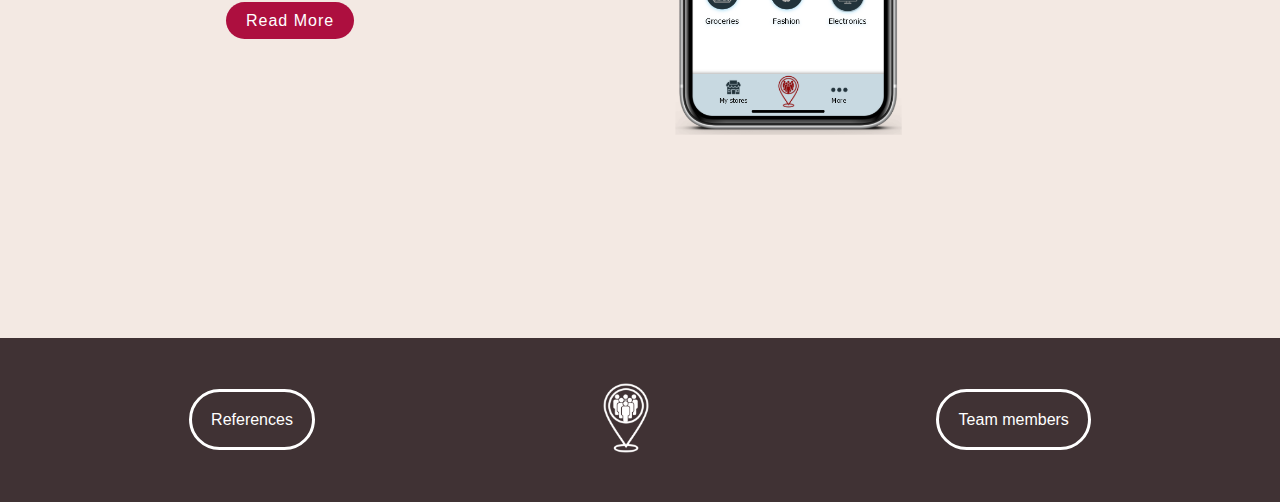
==== commit 1cbe0b9a: "endring" ====
--- a/index.html
+++ b/index.html
@@ -35,7 +35,7 @@
       <a href="https://www.un.org/sustainabledevelopment/health/"><img id="sustainable-goal3" class="images" src="images/goal_3.png" alt="Sustainable Goal 3: Good health and well-being"></a>
 
       <div class="topflex-sol">
-        <div class="topflex-solleft2">
+        <div class="topflex-solleft">
           <img src="images/forsidebilde.png" alt="Illustration of social distancing" width="600" heigth="auto">
         </div>
         <div class="topflex-solright">
--- a/css/style.css
+++ b/css/style.css
@@ -435,13 +435,7 @@
   margin-bottom: 30px;
   margin-right: 20px;
 }
-.topflex-solleft2{
-  flex: 70%;
-  margin-top: 30px;
-  margin-bottom: 30px;
-  margin-right: auto;
-  margin-left: auto;
-}
+
 .topflex-solright p{
   font-family: georgia, serif;
   font-size: 40px;
@@ -536,10 +530,6 @@
   .topflex-solleft img{
     max-width: 100%;
   }
-  .topflex-solleft2 img{
-    max-width: 100%;
-    margin-left: auto;
-    margin-right: auto;
   /****Hoved****/
 
 }
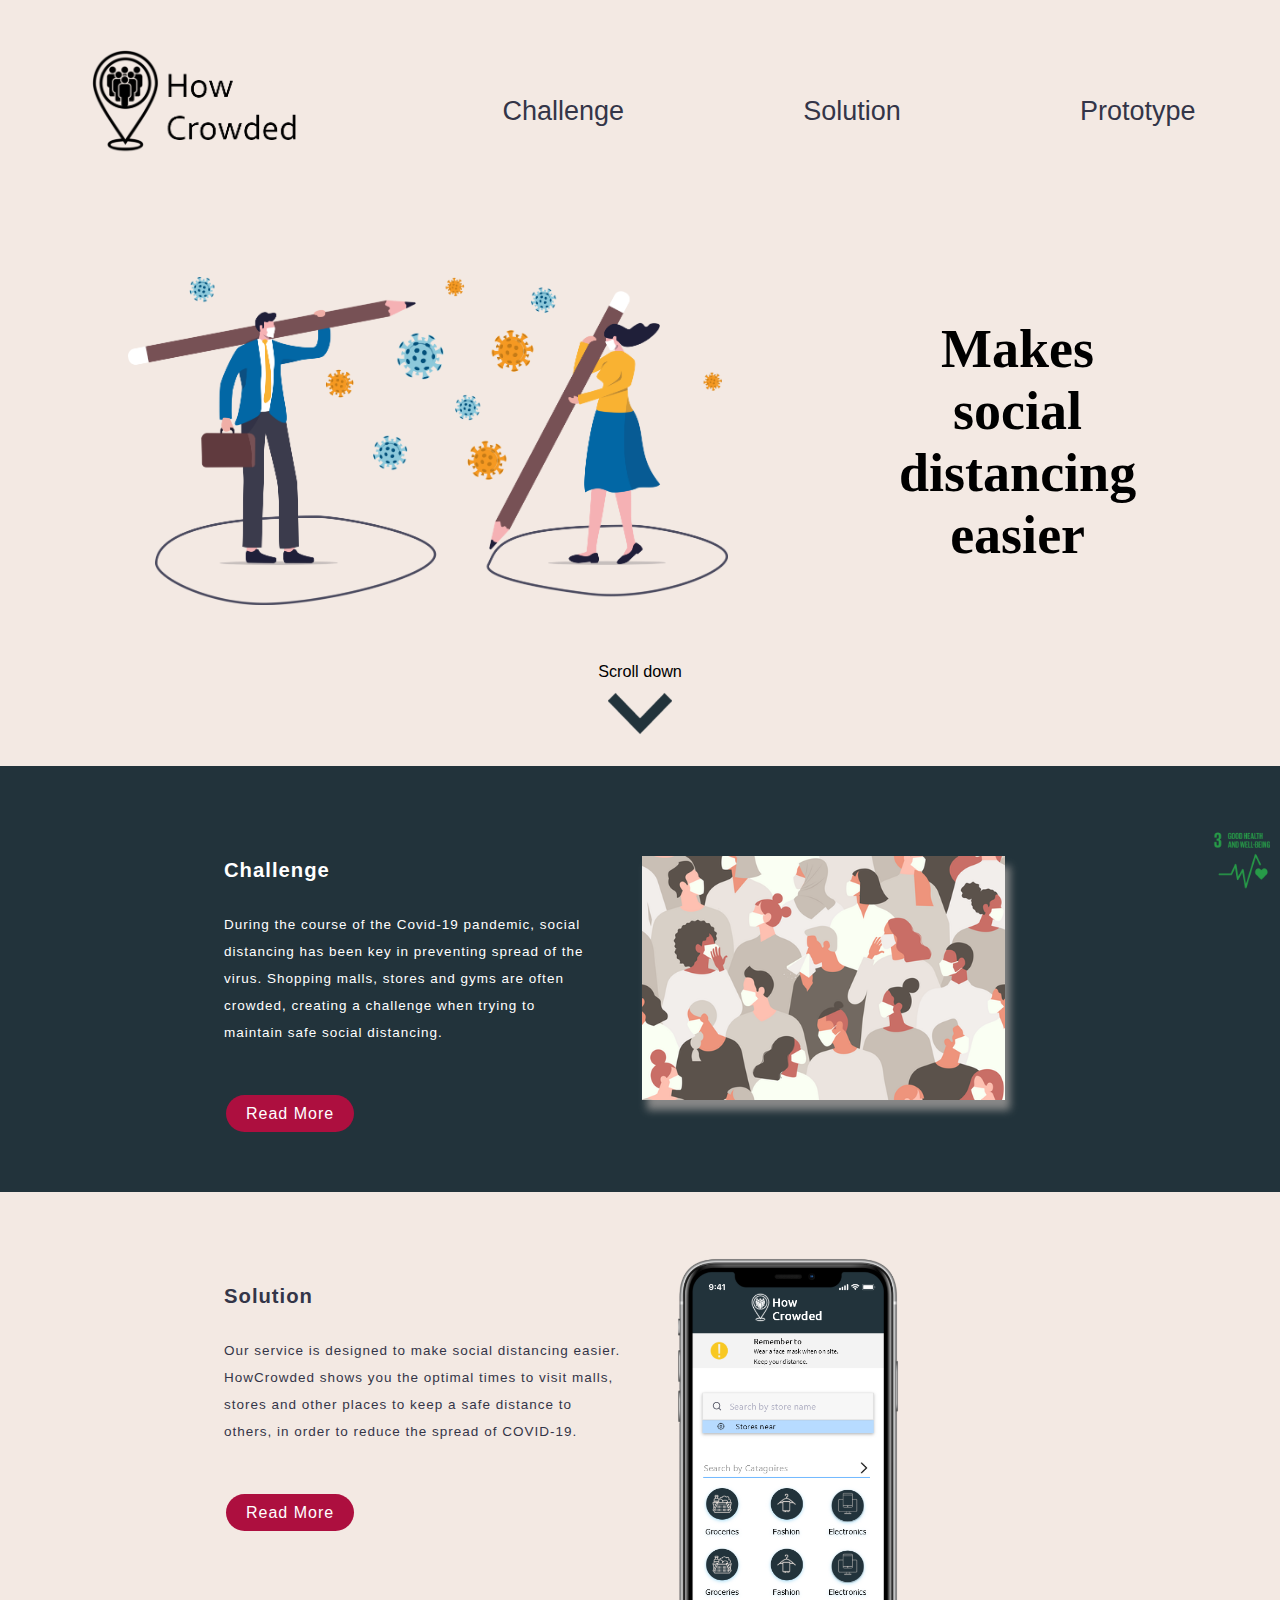
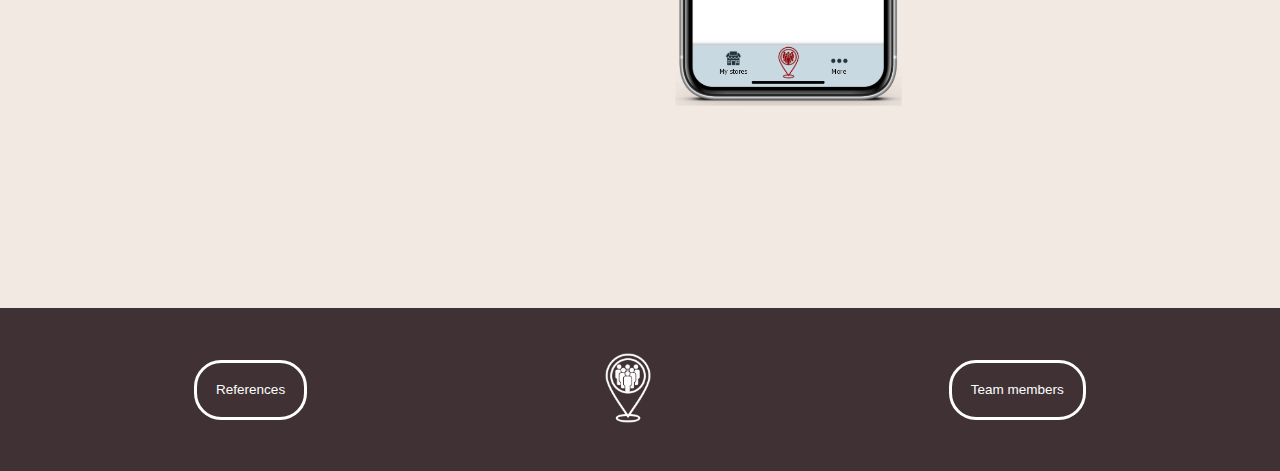
==== commit dfaf5ac6: "tror ikke dette funker" ====
--- a/index.html
+++ b/index.html
@@ -39,7 +39,7 @@
           <img src="images/forsidebilde.png" alt="Illustration of social distancing" width="600" heigth="auto">
         </div>
         <div class="topflex-solright">
-          <p><b>Makes social <br> distancing easier</b></p>
+          <h3>Makes social <br> distancing easier</h3>
         </div>
       </div>
 
--- a/css/style.css
+++ b/css/style.css
@@ -4,11 +4,13 @@
   margin: 0;
   padding: 0;
   box-sizing: border-box;
+
 }
 
 html, body{
   height: 100%;
   scroll-behavior: smooth;
+  font-size: 1.5vh;
 }
 
 body{
@@ -34,16 +36,23 @@
 
 /*********Navbar menu ************/
 
-#navbar a{
+#navbar a:not(:first-child){
   color: #333548;
   text-decoration: none;
-  font-size: 2vw;
-  margin: 1vh 4vw;
+  font-size: 2em;
+
   padding: 3vh 3vw;
   height: fit-content;
 }
 
+#navbar a{
+  margin: 1vh 4vw;
+}
+
 #navbar a:hover{
+  text-decoration: underline;
+}
+#navbar .active {
   text-decoration: underline;
 }
 
@@ -55,7 +64,7 @@
 }
 
 #navbar img{
-  max-width: 100%;
+  width: 20em;
 }
 
 #navbar{
@@ -65,6 +74,7 @@
   /*background-image: linear-gradient( #F3E9E3 75%, #07beb840);*/
   align-items: center;
   margin-bottom: 1vh;
+  padding: 3em;
 }
 
 #mobile-nav{
@@ -112,6 +122,9 @@
   align-items: center;
 }
 .footer a:hover {
+  text-decoration: underline;
+}
+.footer .active{
   text-decoration: underline;
 }
 @media screen and (max-width: 340px){
@@ -288,6 +301,7 @@
   margin-right: 10%;
   line-height: 2em;
   letter-spacing: 1px;
+  font-size: 1.5em;
 }
 
 .twoColumns{
@@ -427,25 +441,24 @@
   display: flex;
   flex-direction: row;
   align-items: center;
-}
+  margin: 5vh 5vw;
+}
+
+.topflex-sol div{
+  margin: 1vh 5vw;
+}
+
 .topflex-solleft{
   flex: 70%;
-  margin-left: 10%;
-  margin-top: 30px;
-  margin-bottom: 30px;
-  margin-right: 20px;
-}
-
-.topflex-solright p{
+}
+
+.topflex-solright h3{
   font-family: georgia, serif;
-  font-size: 40px;
-  text-align: center;
+  text-align: center;
+  font-size: 4em;
 }
 .topflex-solright{
   flex: 30%;
-  margin-right: 10%;
-  margin-top: 30px;
-  margin-bottom: 30px;
 }
 .topflex-solleft img {
   max-width: 100%;
@@ -549,7 +562,7 @@
     border: none !important;
     width: 100% !important;
     font-size: 2em;
-    margin: 1vh 1em;
+    margin: 3vh 1em;
   }
 
   #mobile-nav a{
@@ -728,7 +741,6 @@
 .divices_txt{
   padding: 0em 6em;
   font-weight: 200;
-  font-size: 28px;
   line-height: 1.5em;
 }
 .prototype{
@@ -745,6 +757,7 @@
   margin: 4% 10% 0% 10%;
   line-height: 2em;
   letter-spacing: 1px;
+  font-size: 1em;
 }
 .wrapper_left{
   float: left;
@@ -760,7 +773,8 @@
   height: 100%;
 }
 .app_img img{
-  height: 28em;
+  margin-top: 7vh;
+  height: 23em;
   width: auto;
 }
 .app_img .tablet_img{
@@ -830,3 +844,6 @@
         width: auto;
     }
 }
+
+@media screen and (min-width: 1100px) {
+}
